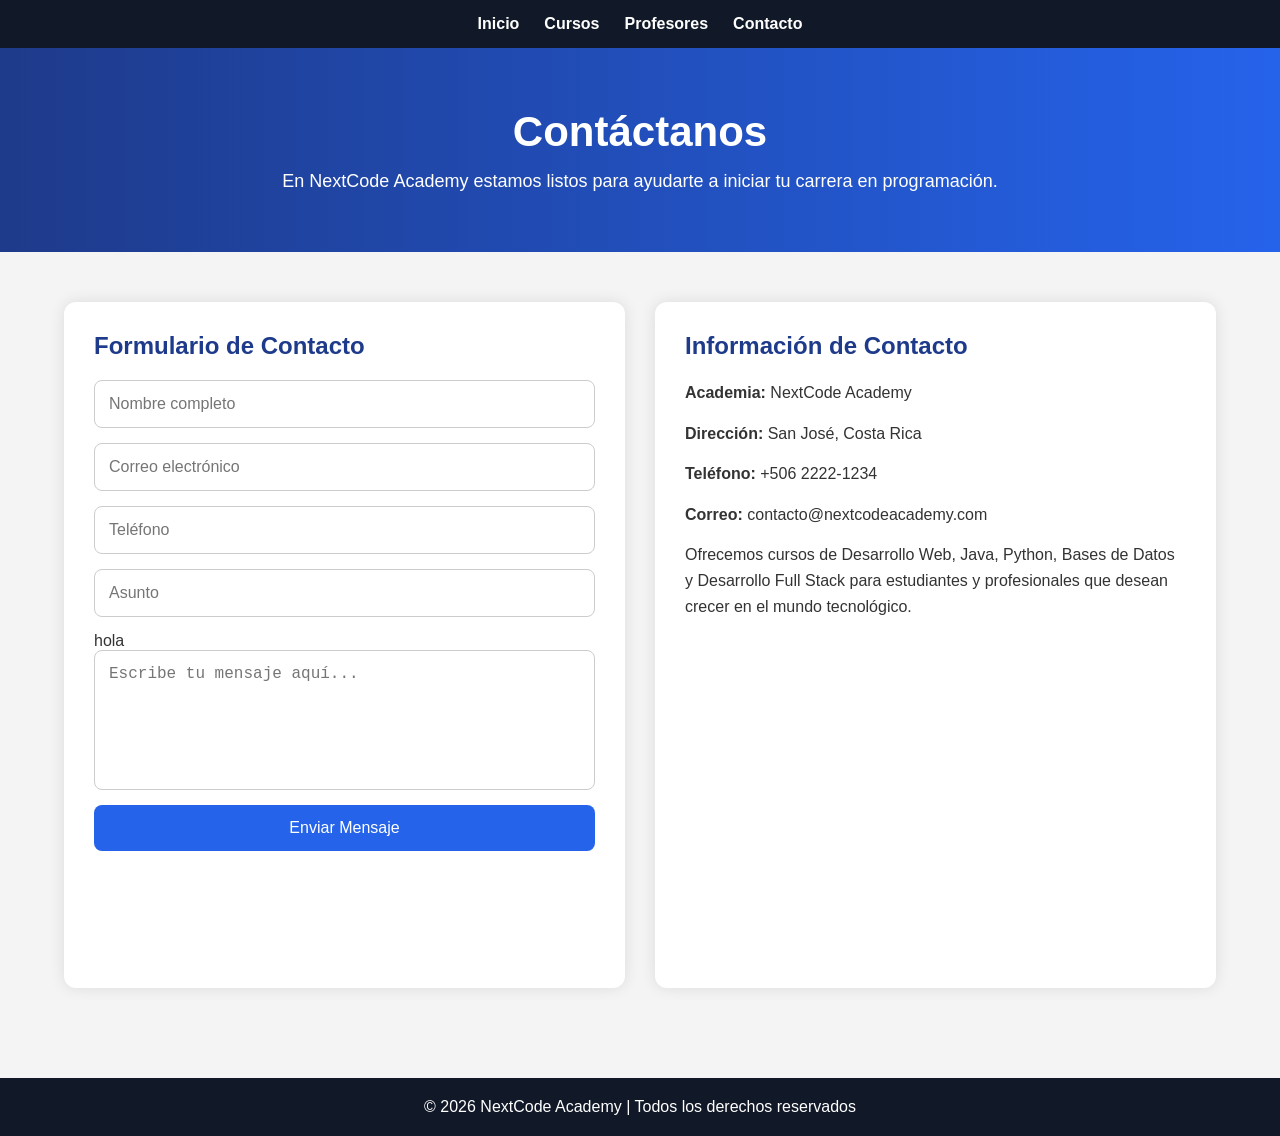
==== contacto.html @ c039f1c5 "Contacto Contacto" ====
<!DOCTYPE html>
<html lang="es">
<head>
    <meta charset="UTF-8">
    <meta name="viewport" content="width=device-width, initial-scale=1.0">
    <title>Contacto | NextCode Academy</title>

    <style>

        *{
            margin:0;
            padding:0;
            box-sizing:border-box;
        }

        body{
            font-family: Arial, sans-serif;
            background-color:#f4f4f4;
            color:#333;
        }

        nav{
            background-color:#111827;
            padding:15px;
            display:flex;
            justify-content:center;
            gap:25px;
        }

        nav a{
            color:white;
            text-decoration:none;
            font-weight:bold;
            transition:0.3s;
        }

        nav a:hover{
            color:#60a5fa;
        }

        header{
            background:linear-gradient(to right,#1e3a8a,#2563eb);
            color:white;
            text-align:center;
            padding:60px 20px;
        }

        header h1{
            font-size:42px;
            margin-bottom:15px;
        }

        header p{
            font-size:18px;
        }

        .container{
            width:90%;
            max-width:1200px;
            margin:auto;
            padding:50px 0;
        }

        .contact-wrapper{
            display:grid;
            grid-template-columns:1fr 1fr;
            gap:30px;
        }

        .formulario,
        .info{
            background:white;
            padding:30px;
            border-radius:12px;
            box-shadow:0 0 15px rgba(0,0,0,0.1);
        }

        h2{
            margin-bottom:20px;
            color:#1e3a8a;
        }

        form{
            display:flex;
            flex-direction:column;
        }

        input,
        textarea{
            margin-bottom:15px;
            padding:14px;
            border:1px solid #ccc;
            border-radius:8px;
            font-size:16px;
        }

        textarea{
            resize:none;
            height:140px;
        }

        button{
            background-color:#2563eb;
            color:white;
            border:none;
            padding:14px;
            border-radius:8px;
            font-size:16px;
            cursor:pointer;
            transition:0.3s;
        }

        button:hover{
            background-color:#1d4ed8;
        }

        .info p{
            margin-bottom:15px;
            line-height:1.6;
        }

        iframe{
            width:100%;
            height:300px;
            border:none;
            border-radius:10px;
            margin-top:20px;
        }

        footer{
            background-color:#111827;
            color:white;
            text-align:center;
            padding:20px;
            margin-top:40px;
        }

        @media(max-width:768px){

            .contact-wrapper{
                grid-template-columns:1fr;
            }

            header h1{
                font-size:32px;
            }

        }

    </style>

</head>

<body>

    <nav>
        <a href="index.html">Inicio</a>
        <a href="cursos.html">Cursos</a>
        <a href="profesores.html">Profesores</a>
        <a href="contacto.html">Contacto</a>
    </nav>

    <header>
        <h1>Contáctanos</h1>

        <p>
            En NextCode Academy estamos listos para ayudarte
            a iniciar tu carrera en programación.
        </p>
    </header>

    <section class="container">

        <div class="contact-wrapper">

            <div class="formulario">

                <h2>Formulario de Contacto</h2>

                <form>

                    <input
                        type="text"
                        placeholder="Nombre completo"
                        required
                    >

                    <input
                        type="email"
                        placeholder="Correo electrónico"
                        required
                    >

                    <input
                        type="tel"
                        placeholder="Teléfono"
                        required
                    >

                    <input
                        type="text"
                        placeholder="Asunto"
                        required  
                    >
                    <a>hola</a>
                    <textarea
                        placeholder="Escribe tu mensaje aquí..."
                    ></textarea>

                    <button type="submit">
                        Enviar Mensaje
                    </button>

                </form>

            </div>

            <div class="info">

                <h2>Información de Contacto</h2>

                <p>
                    <strong>Academia:</strong>
                    NextCode Academy
                </p>

                <p>
                    <strong>Dirección:</strong>
                    San José, Costa Rica
                </p>

                <p>
                    <strong>Teléfono:</strong>
                    +506 2222-1234
                </p>

                <p>
                    <strong>Correo:</strong>
                    contacto@nextcodeacademy.com
                </p>

                <p>
                    Ofrecemos cursos de Desarrollo Web,
                    Java, Python, Bases de Datos y
                    Desarrollo Full Stack para estudiantes
                    y profesionales que desean crecer
                    en el mundo tecnológico.
                </p>

                <iframe
                    src="https://www.google.com/maps/embed?pb=!1m18!1m12!1m3!1d3929.746520777404!2d-84.09072492585753!3d9.93254237422486!2m3!1f0!2f0!3f0!3m2!1i1024!2i768!4f13.1!3m3!1m2!1s0x8fa0e3420b1b4d61%3A0x7c4d4ec2d5b4df44!2sSan%20Jos%C3%A9%2C%20Costa%20Rica!5e0!3m2!1ses!2scr!4v1717272000000!5m2!1ses!2scr"
                    allowfullscreen=""
                    loading="lazy">
                </iframe>

            </div>

        </div>

    </section>

    <footer>
        <p>
            © 2026 NextCode Academy |
            Todos los derechos reservados
        </p>
    </footer>

</body>
</html>
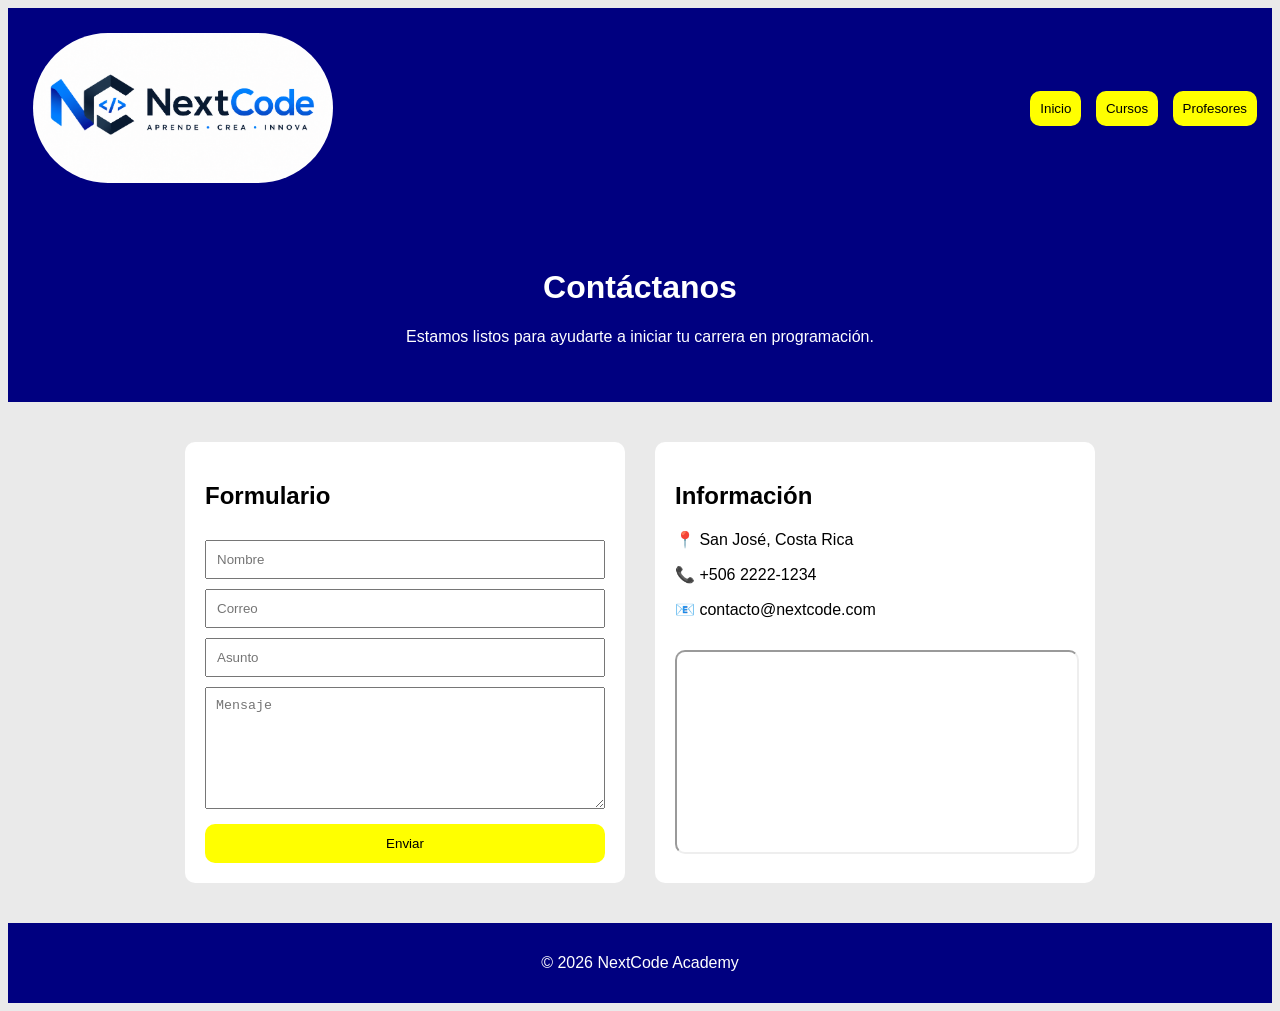
==== commit 7e2504a8: "cambios en el codigo arreglos" ====
--- a/contacto.html
+++ b/contacto.html
@@ -1,270 +1,57 @@
 <!DOCTYPE html>
 <html lang="es">
+
 <head>
     <meta charset="UTF-8">
-    <meta name="viewport" content="width=device-width, initial-scale=1.0">
-    <title>Contacto | NextCode Academy</title>
+    <title>Contacto | NextCode</title>
 
-    <style>
-
-        *{
-            margin:0;
-            padding:0;
-            box-sizing:border-box;
-        }
-
-        body{
-            font-family: Arial, sans-serif;
-            background-color:#f4f4f4;
-            color:#333;
-        }
-
-        nav{
-            background-color:#111827;
-            padding:15px;
-            display:flex;
-            justify-content:center;
-            gap:25px;
-        }
-
-        nav a{
-            color:white;
-            text-decoration:none;
-            font-weight:bold;
-            transition:0.3s;
-        }
-
-        nav a:hover{
-            color:#60a5fa;
-        }
-
-        header{
-            background:linear-gradient(to right,#1e3a8a,#2563eb);
-            color:white;
-            text-align:center;
-            padding:60px 20px;
-        }
-
-        header h1{
-            font-size:42px;
-            margin-bottom:15px;
-        }
-
-        header p{
-            font-size:18px;
-        }
-
-        .container{
-            width:90%;
-            max-width:1200px;
-            margin:auto;
-            padding:50px 0;
-        }
-
-        .contact-wrapper{
-            display:grid;
-            grid-template-columns:1fr 1fr;
-            gap:30px;
-        }
-
-        .formulario,
-        .info{
-            background:white;
-            padding:30px;
-            border-radius:12px;
-            box-shadow:0 0 15px rgba(0,0,0,0.1);
-        }
-
-        h2{
-            margin-bottom:20px;
-            color:#1e3a8a;
-        }
-
-        form{
-            display:flex;
-            flex-direction:column;
-        }
-
-        input,
-        textarea{
-            margin-bottom:15px;
-            padding:14px;
-            border:1px solid #ccc;
-            border-radius:8px;
-            font-size:16px;
-        }
-
-        textarea{
-            resize:none;
-            height:140px;
-        }
-
-        button{
-            background-color:#2563eb;
-            color:white;
-            border:none;
-            padding:14px;
-            border-radius:8px;
-            font-size:16px;
-            cursor:pointer;
-            transition:0.3s;
-        }
-
-        button:hover{
-            background-color:#1d4ed8;
-        }
-
-        .info p{
-            margin-bottom:15px;
-            line-height:1.6;
-        }
-
-        iframe{
-            width:100%;
-            height:300px;
-            border:none;
-            border-radius:10px;
-            margin-top:20px;
-        }
-
-        footer{
-            background-color:#111827;
-            color:white;
-            text-align:center;
-            padding:20px;
-            margin-top:40px;
-        }
-
-        @media(max-width:768px){
-
-            .contact-wrapper{
-                grid-template-columns:1fr;
-            }
-
-            header h1{
-                font-size:32px;
-            }
-
-        }
-
-    </style>
-
+    <link rel="stylesheet" href="./css/contacto.css">
 </head>
-
 <body>
-
     <nav>
-        <a href="index.html">Inicio</a>
-        <a href="cursos.html">Cursos</a>
-        <a href="profesores.html">Profesores</a>
-        <a href="contacto.html">Contacto</a>
+        <img src="./img/nextcode.png" class="logo">
+        <div class="menu">
+            <button onclick="location.href='./index.html'">Inicio</button>
+            <button onclick="location.href='./cursos.html'">Cursos</button>
+            <button onclick="location.href='./profesores.html'">Profesores</button>
+        </div>
     </nav>
-
-    <header>
+    <div class="inicio">
         <h1>Contáctanos</h1>
-
         <p>
-            En NextCode Academy estamos listos para ayudarte
-            a iniciar tu carrera en programación.
+            Estamos listos para ayudarte a iniciar
+            tu carrera en programación.
         </p>
-    </header>
-
-    <section class="container">
-
-        <div class="contact-wrapper">
-
-            <div class="formulario">
-
-                <h2>Formulario de Contacto</h2>
-
-                <form>
-
-                    <input
-                        type="text"
-                        placeholder="Nombre completo"
-                        required
-                    >
-
-                    <input
-                        type="email"
-                        placeholder="Correo electrónico"
-                        required
-                    >
-
-                    <input
-                        type="tel"
-                        placeholder="Teléfono"
-                        required
-                    >
-
-                    <input
-                        type="text"
-                        placeholder="Asunto"
-                        required  
-                    >
-                    <a>hola</a>
-                    <textarea
-                        placeholder="Escribe tu mensaje aquí..."
-                    ></textarea>
-
-                    <button type="submit">
-                        Enviar Mensaje
-                    </button>
-
-                </form>
-
-            </div>
-
-            <div class="info">
-
-                <h2>Información de Contacto</h2>
-
-                <p>
-                    <strong>Academia:</strong>
-                    NextCode Academy
-                </p>
-
-                <p>
-                    <strong>Dirección:</strong>
-                    San José, Costa Rica
-                </p>
-
-                <p>
-                    <strong>Teléfono:</strong>
-                    +506 2222-1234
-                </p>
-
-                <p>
-                    <strong>Correo:</strong>
-                    contacto@nextcodeacademy.com
-                </p>
-
-                <p>
-                    Ofrecemos cursos de Desarrollo Web,
-                    Java, Python, Bases de Datos y
-                    Desarrollo Full Stack para estudiantes
-                    y profesionales que desean crecer
-                    en el mundo tecnológico.
-                </p>
-
-                <iframe
-                    src="https://www.google.com/maps/embed?pb=!1m18!1m12!1m3!1d3929.746520777404!2d-84.09072492585753!3d9.93254237422486!2m3!1f0!2f0!3f0!3m2!1i1024!2i768!4f13.1!3m3!1m2!1s0x8fa0e3420b1b4d61%3A0x7c4d4ec2d5b4df44!2sSan%20Jos%C3%A9%2C%20Costa%20Rica!5e0!3m2!1ses!2scr!4v1717272000000!5m2!1ses!2scr"
-                    allowfullscreen=""
-                    loading="lazy">
-                </iframe>
-
-            </div>
+    </div>
+    <div class="contacto">
+        <div class="card">
+            <h2>Formulario</h2>
+            <form>
+                <input type="text" placeholder="Nombre">
+                <input type="email" placeholder="Correo">
+                <input type="text" placeholder="Asunto">
+                <textarea placeholder="Mensaje"></textarea>
+                <button type="submit">
+                    Enviar
+                </button>
+            </form>
+        </div>
+        <div class="card">
+            <h2>Información</h2>
+            <p>📍 San José, Costa Rica</p>
+            <p>📞 +506 2222-1234</p>
+            <p>📧 contacto@nextcode.com</p>
+            <iframe
+                src="https://www.google.com/maps/embed?pb=!1m18!1m12!1m3!1d3929.746520777404!2d-84.09072492585753!3d9.93254237422486!2m3!1f0!2f0!3f0!3m2!1i1024!2i768!4f13.1!3m3!1m2!1s0x8fa0e3420b1b4d61%3A0x7c4d4ec2d5b4df44!2sSan%20Jos%C3%A9%2C%20Costa%20Rica!5e0!3m2!1ses!2scr!4v1717272000000!5m2!1ses!2scr"
+                loading="lazy">
+            </iframe>
 
         </div>
-
-    </section>
-
+    </div>
     <footer>
         <p>
-            © 2026 NextCode Academy |
-            Todos los derechos reservados
+            © 2026 NextCode Academy
         </p>
     </footer>
-
 </body>
 </html>
--- a/css/contacto.css
+++ b/css/contacto.css
@@ -0,0 +1,121 @@
+body{
+    
+    font-family: Arial;
+    background-color: #eaeaea;
+}
+
+nav{
+    background-color: navy;
+    padding: 15px;
+
+    display: flex;
+    justify-content: space-between;
+    align-items: center;
+}
+
+.logo{
+    width: 90px;
+}
+
+.menu button{
+    background-color: yellow;
+    border: none;
+    padding: 10px;
+    margin-left: 10px;
+    border-radius: 10px;
+    cursor: pointer;
+}
+
+.inicio{
+    background-color: navy;
+    color: white;
+    text-align: center;
+    padding: 40px;
+}
+
+.contacto{
+    display: flex;
+    justify-content: center;
+    gap: 30px;
+
+    padding: 40px;
+    flex-wrap: wrap;
+}
+
+
+.card{
+    background-color: white;
+    width: 400px;
+
+    padding: 20px;
+
+    border-radius: 10px;
+}
+
+
+form{
+    display: flex;
+    flex-direction: column;
+}
+
+input,
+textarea{
+    margin-top: 10px;
+    padding: 10px;
+}
+
+textarea{
+    height: 100px;
+}
+
+form button{
+    margin-top: 15px;
+    background-color: yellow;
+    border: none;
+    padding: 12px;
+    border-radius: 10px;
+    cursor: pointer;
+}
+
+iframe{
+    width: 100%;
+    height: 200px;
+
+    border-radius: 10px;
+
+    margin-top: 15px;
+}
+
+
+nav{
+    background-color: navy;
+    padding: 15px;
+
+    display: flex;
+    justify-content: space-between;
+    align-items: center;
+}
+
+.logo{
+    padding: 10px;
+    width: 300px;
+    border-radius: 100px;
+    
+}
+
+.menu button{
+    margin-left: 10px;
+}
+
+.titulo{
+    text-align: center;
+    margin-top: 20px;
+}
+
+footer{
+    background-color: navy;
+    color: white;
+    text-align: center;
+
+    padding: 15px;
+}
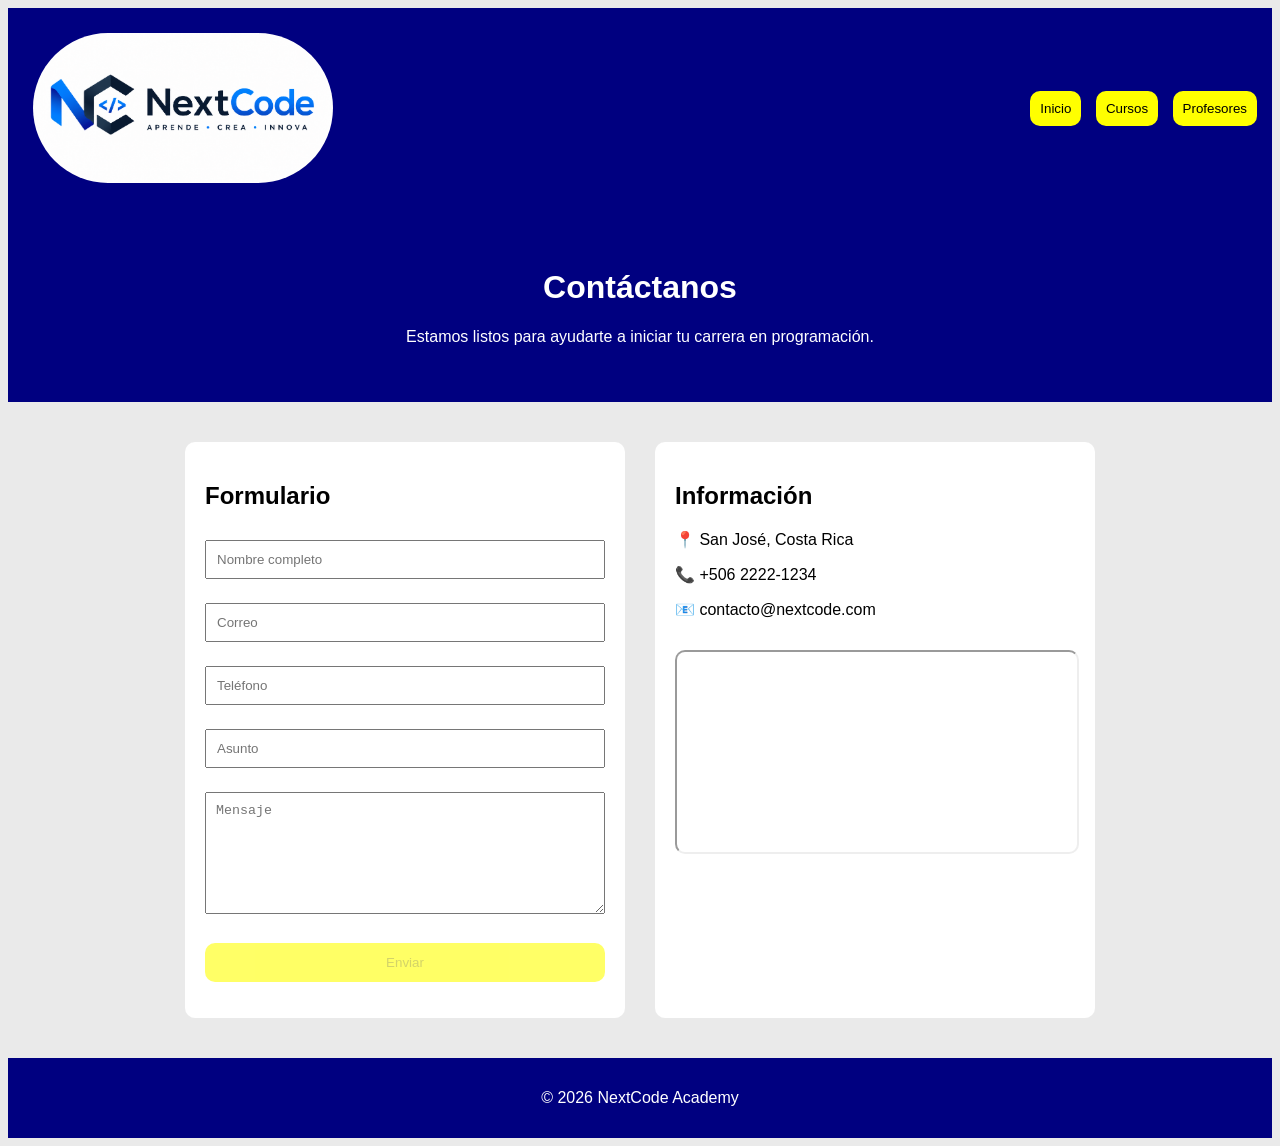
==== commit 5e21e117: "Contacto.js Contacto.js" ====
--- a/contacto.html
+++ b/contacto.html
@@ -7,15 +7,19 @@
 
     <link rel="stylesheet" href="./css/contacto.css">
 </head>
+
 <body>
+
     <nav>
         <img src="./img/nextcode.png" class="logo">
+
         <div class="menu">
             <button onclick="location.href='./index.html'">Inicio</button>
             <button onclick="location.href='./cursos.html'">Cursos</button>
             <button onclick="location.href='./profesores.html'">Profesores</button>
         </div>
     </nav>
+
     <div class="inicio">
         <h1>Contáctanos</h1>
         <p>
@@ -23,35 +27,62 @@
             tu carrera en programación.
         </p>
     </div>
+
     <div class="contacto">
+
         <div class="card">
+
             <h2>Formulario</h2>
-            <form>
-                <input type="text" placeholder="Nombre">
-                <input type="email" placeholder="Correo">
-                <input type="text" placeholder="Asunto">
-                <textarea placeholder="Mensaje"></textarea>
-                <button type="submit">
+
+            <form id="formulario">
+
+                <input type="text" id="nombre" placeholder="Nombre completo">
+                <small id="errorNombre"></small>
+
+                <input type="email" id="correo" placeholder="Correo">
+                <small id="errorCorreo"></small>
+
+                <input type="text" id="telefono" placeholder="Teléfono">
+                <small id="errorTelefono"></small>
+
+                <input type="text" id="asunto" placeholder="Asunto">
+                <small id="errorAsunto"></small>
+
+                <textarea id="mensaje" placeholder="Mensaje"></textarea>
+                <small id="errorMensaje"></small>
+
+                <button type="submit" id="btnEnviar" disabled>
                     Enviar
                 </button>
+
             </form>
+
+            <p id="mensajeExito"></p>
+
         </div>
+
         <div class="card">
             <h2>Información</h2>
+
             <p>📍 San José, Costa Rica</p>
             <p>📞 +506 2222-1234</p>
             <p>📧 contacto@nextcode.com</p>
+
             <iframe
                 src="https://www.google.com/maps/embed?pb=!1m18!1m12!1m3!1d3929.746520777404!2d-84.09072492585753!3d9.93254237422486!2m3!1f0!2f0!3f0!3m2!1i1024!2i768!4f13.1!3m3!1m2!1s0x8fa0e3420b1b4d61%3A0x7c4d4ec2d5b4df44!2sSan%20Jos%C3%A9%2C%20Costa%20Rica!5e0!3m2!1ses!2scr!4v1717272000000!5m2!1ses!2scr"
                 loading="lazy">
             </iframe>
 
         </div>
+
     </div>
+
     <footer>
-        <p>
-            © 2026 NextCode Academy
-        </p>
+        <p>© 2026 NextCode Academy</p>
     </footer>
+
+    <script src="./JS/Contacto.js"></script>
+
 </body>
+
 </html>
--- a/css/contacto.css
+++ b/css/contacto.css
@@ -118,4 +118,22 @@
     text-align: center;
 
     padding: 15px;
+}
+small {
+    color: red;
+    display: block;
+    margin-top: 4px;
+    margin-bottom: 10px;
+    font-size: 0.9rem;
+}
+
+#mensajeExito {
+    color: green;
+    font-weight: bold;
+    margin-top: 15px;
+}
+
+#btnEnviar:disabled {
+    opacity: 0.6;
+    cursor: not-allowed;
 }
